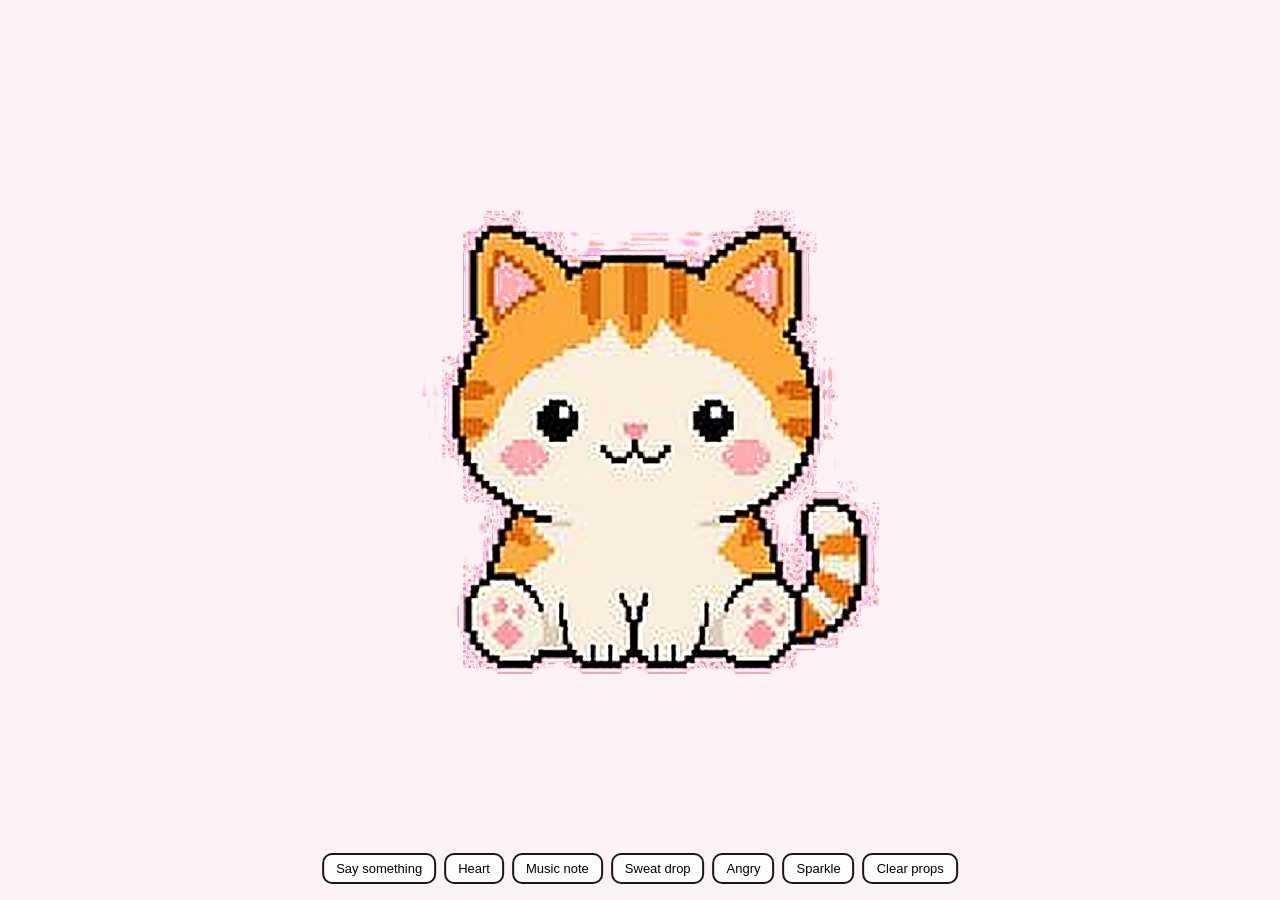
==== web/index.html @ 35c2967c "Add base Mochi pixel-art sprite and CSS/JS animation rig Replaces the fragile per-pose Python/PIL wa" ====
<!doctype html>
<html lang="en">
<head>
<meta charset="utf-8">
<meta name="viewport" content="width=device-width, initial-scale=1">
<title>Mochi rig preview</title>
<link rel="stylesheet" href="styles.css">
</head>
<body>

<div class="stage">
  <div class="speech-bubble" id="bubble"></div>

  <div class="mochi" id="mochi">
    <img src="../assets/mochi-base.png" alt="Mochi">

    <div class="blink-overlay left"><span></span></div>
    <div class="blink-overlay right"><span></span></div>

    <!-- emotion props: hidden until mochi.js adds "show" -->
    <div class="prop" data-prop="heart">
      <svg viewBox="0 0 9 8"><path d="M2 0H4V1H2z M5 0H7V1H5z M1 1H2V2H1z M4 1H5V2H4z M7 1H8V2H7z M0 2H1V3H0z M8 2H9V3H8z M0 3H9V4H0z M1 4H8V5H1z M2 5H7V6H2z M3 6H6V7H3z M4 7H5V8H4z" fill="#c42828"/></svg>
    </div>

    <div class="prop" data-prop="music">
      <svg viewBox="0 0 10 14"><path d="M6 0H7V9H6z M7 1H9V2H7z M9 2H10V3H9z M3 9H7V10H3z M2 10H4V13H2z M0 11H2V13H0z M0 13H4V14H0z" fill="#3a2c28"/></svg>
    </div>

    <div class="prop" data-prop="sweat">
      <svg viewBox="0 0 6 9"><path d="M2 0H4V1H2z M1 1H5V2H1z M1 2H5V4H1z M0 4H6V6H0z M0 6H6V7H0z M1 7H5V8H1z M2 8H4V9H2z" fill="#7ec8e3"/></svg>
    </div>

    <div class="prop" data-prop="angry">
      <svg viewBox="0 0 9 9"><path d="M4 0H5V4H4z M4 5H5V9H4z M0 4H4V5H0z M5 4H9V5H5z" stroke="#c42828" stroke-width="1.4" fill="none"/></svg>
    </div>

    <div class="prop" data-prop="sparkle">
      <svg viewBox="0 0 9 9"><path d="M4 0H5V3H4z M4 6H5V9H4z M0 4H3V5H0z M6 4H9V5H6z M2 2H3V3H2z M6 6H7V7H6z M6 2H7V3H6z M2 6H3V7H2z" fill="#ffd54a"/></svg>
    </div>
  </div>
</div>

<div class="controls">
  <button data-action="say">Say something</button>
  <button data-action="prop" data-prop="heart">Heart</button>
  <button data-action="prop" data-prop="music">Music note</button>
  <button data-action="prop" data-prop="sweat">Sweat drop</button>
  <button data-action="prop" data-prop="angry">Angry</button>
  <button data-action="prop" data-prop="sparkle">Sparkle</button>
  <button data-action="clear">Clear props</button>
</div>

<script src="mochi.js"></script>
</body>
</html>
---- web/styles.css ----
:root {
  --blush-pink: #fbb6c9;
  --outline: #1e1412;
  --idle-duration: 2.4s;
}

* { box-sizing: border-box; }

body {
  margin: 0;
  min-height: 100vh;
  display: flex;
  align-items: center;
  justify-content: center;
  background: #fdf3f6;
  font-family: -apple-system, "Segoe UI", sans-serif;
}

.stage {
  position: relative;
  width: min(90vw, 520px);
  aspect-ratio: 1 / 1;
}

/* ---------- Mochi sprite ---------- */
.mochi {
  position: absolute;
  inset: 0;
  animation: idle-bob var(--idle-duration) ease-in-out infinite;
  transform-origin: 50% 85%;
}

.mochi img {
  width: 100%;
  height: 100%;
  display: block;
  image-rendering: pixelated;
}

@keyframes idle-bob {
  0%, 100% { transform: translateY(0) scale(1); }
  50%      { transform: translateY(-1.2%) scale(1.01); }
}

/* Eyes-closed blink overlay: two rounded bars placed over the base sprite's
   eyes. Hidden by default, shown briefly by mochi.js on an interval. */
.blink-overlay {
  position: absolute;
  opacity: 0;
  transition: opacity 40ms linear;
  pointer-events: none;
}

.blink-overlay.left  { left: 30.5%; top: 42.0%; width: 8.5%; height: 3.2%; }
.blink-overlay.right { left: 61.5%; top: 42.0%; width: 8.5%; height: 3.2%; }

.blink-overlay span {
  display: block;
  width: 100%;
  height: 100%;
  background: var(--outline);
  border-radius: 40%;
}

.mochi.blinking .blink-overlay { opacity: 1; }

/* ---------- Emotion props (swap-in accessories, not face redraws) ---------- */
.prop {
  position: absolute;
  width: 16%;
  top: -8%;
  right: 8%;
  opacity: 0;
  transform: translateY(6px) scale(0.6);
  transition: opacity 160ms ease, transform 160ms ease;
  pointer-events: none;
}

.prop.show {
  opacity: 1;
  transform: translateY(0) scale(1);
  animation: prop-pop 900ms ease-in-out infinite;
}

@keyframes prop-pop {
  0%, 100% { transform: translateY(0) scale(1); }
  50%      { transform: translateY(-6%) scale(1.06); }
}

.prop svg { width: 100%; height: 100%; overflow: visible; }

/* ---------- Speech bubble ---------- */
.speech-bubble {
  position: absolute;
  left: 50%;
  top: -18%;
  transform: translate(-50%, 0);
  min-width: 44%;
  max-width: 86%;
  background: #fff;
  border: 4px solid var(--outline);
  border-radius: 16px;
  padding: 10px 16px;
  font-weight: 700;
  font-size: clamp(14px, 2.4vw, 20px);
  color: var(--outline);
  text-align: center;
  white-space: normal;
  opacity: 0;
  transition: opacity 120ms ease;
  image-rendering: pixelated;
}

.speech-bubble.show { opacity: 1; }

.speech-bubble::after {
  content: "";
  position: absolute;
  left: 50%;
  bottom: -14px;
  transform: translateX(-50%);
  width: 0; height: 0;
  border-left: 10px solid transparent;
  border-right: 10px solid transparent;
  border-top: 14px solid var(--outline);
}

.speech-bubble::before {
  content: "";
  position: absolute;
  left: 50%;
  bottom: -9px;
  transform: translateX(-50%);
  width: 0; height: 0;
  border-left: 7px solid transparent;
  border-right: 7px solid transparent;
  border-top: 10px solid #fff;
  z-index: 1;
}

/* ---------- demo controls (not part of the shipped rig) ---------- */
.controls {
  position: fixed;
  bottom: 16px;
  left: 50%;
  transform: translateX(-50%);
  display: flex;
  flex-wrap: wrap;
  gap: 8px;
  justify-content: center;
  max-width: 92vw;
}

.controls button {
  border: 2px solid var(--outline);
  background: #fff;
  border-radius: 10px;
  padding: 6px 12px;
  font-size: 13px;
  cursor: pointer;
}

.controls button:hover { background: var(--blush-pink); }
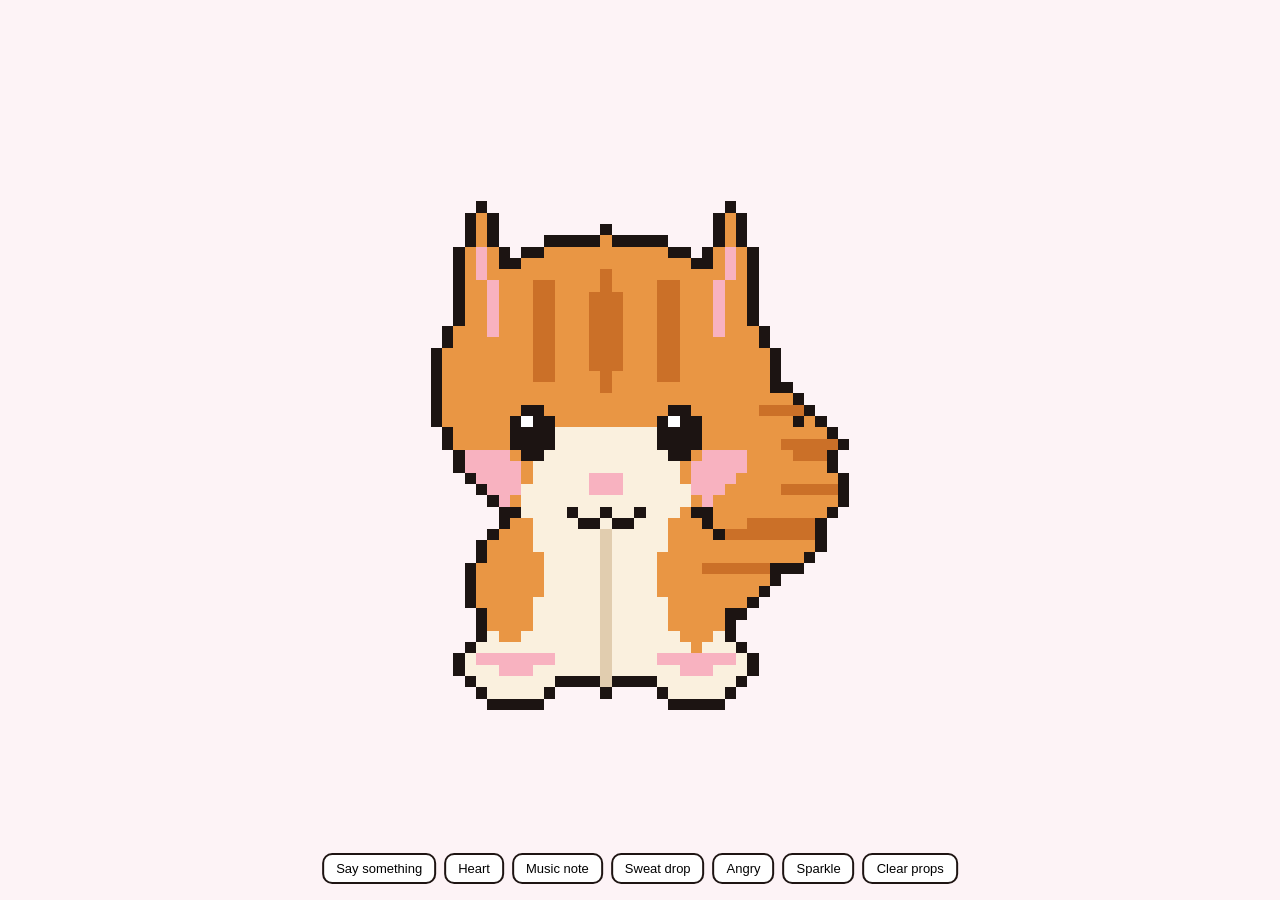
==== commit c5cbbd2a: "Rebuild Mochi as pure code-generated SVG, drop blink, add pixel speech bubble Replaces the AI-genera" ====
--- a/web/index.html
+++ b/web/index.html
@@ -9,13 +9,14 @@
 <body>
 
 <div class="stage">
-  <div class="speech-bubble" id="bubble"></div>
+  <div class="speech-bubble" id="bubble">
+    <span id="bubble-text"></span>
+    <span class="bubble-tail-fill-1"></span>
+    <span class="bubble-tail-fill-2"></span>
+  </div>
 
   <div class="mochi" id="mochi">
-    <img src="../assets/mochi-base.png" alt="Mochi">
-
-    <div class="blink-overlay left"><span></span></div>
-    <div class="blink-overlay right"><span></span></div>
+    <img src="../assets/mochi-base.svg" alt="Mochi">
 
     <!-- emotion props: hidden until mochi.js adds "show" -->
     <div class="prop" data-prop="heart">
--- a/web/styles.css
+++ b/web/styles.css
@@ -1,6 +1,7 @@
 :root {
   --blush-pink: #fbb6c9;
   --outline: #1e1412;
+  --bubble-bg: #fff9f0;
   --idle-duration: 2.4s;
 }
 
@@ -42,28 +43,6 @@
   50%      { transform: translateY(-1.2%) scale(1.01); }
 }
 
-/* Eyes-closed blink overlay: two rounded bars placed over the base sprite's
-   eyes. Hidden by default, shown briefly by mochi.js on an interval. */
-.blink-overlay {
-  position: absolute;
-  opacity: 0;
-  transition: opacity 40ms linear;
-  pointer-events: none;
-}
-
-.blink-overlay.left  { left: 30.5%; top: 42.0%; width: 8.5%; height: 3.2%; }
-.blink-overlay.right { left: 61.5%; top: 42.0%; width: 8.5%; height: 3.2%; }
-
-.blink-overlay span {
-  display: block;
-  width: 100%;
-  height: 100%;
-  background: var(--outline);
-  border-radius: 40%;
-}
-
-.mochi.blinking .blink-overlay { opacity: 1; }
-
 /* ---------- Emotion props (swap-in accessories, not face redraws) ---------- */
 .prop {
   position: absolute;
@@ -89,18 +68,18 @@
 
 .prop svg { width: 100%; height: 100%; overflow: visible; }
 
-/* ---------- Speech bubble ---------- */
+/* ---------- Speech bubble: blocky pixel-art style, no smooth curves ---------- */
 .speech-bubble {
   position: absolute;
   left: 50%;
-  top: -18%;
+  top: -20%;
   transform: translate(-50%, 0);
   min-width: 44%;
   max-width: 86%;
-  background: #fff;
+  background: var(--bubble-bg);
   border: 4px solid var(--outline);
-  border-radius: 16px;
-  padding: 10px 16px;
+  border-radius: 0;
+  padding: 10px 16px 14px;
   font-weight: 700;
   font-size: clamp(14px, 2.4vw, 20px);
   color: var(--outline);
@@ -113,29 +92,43 @@
 
 .speech-bubble.show { opacity: 1; }
 
+/* stepped, square-cornered tail (two stacked blocks, not a smooth triangle) */
+.speech-bubble::before,
 .speech-bubble::after {
   content: "";
   position: absolute;
-  left: 50%;
-  bottom: -14px;
-  transform: translateX(-50%);
-  width: 0; height: 0;
-  border-left: 10px solid transparent;
-  border-right: 10px solid transparent;
-  border-top: 14px solid var(--outline);
+  left: 28px;
+  background: var(--outline);
 }
-
 .speech-bubble::before {
-  content: "";
+  bottom: -12px;
+  width: 20px;
+  height: 8px;
+}
+.speech-bubble::after {
+  bottom: -20px;
+  left: 32px;
+  width: 12px;
+  height: 8px;
+}
+/* cream fill on top of each step, inset by the border thickness, so the
+   tail reads as hollow pixel blocks matching the bubble body */
+.speech-bubble .bubble-tail-fill-1,
+.speech-bubble .bubble-tail-fill-2 {
   position: absolute;
-  left: 50%;
-  bottom: -9px;
-  transform: translateX(-50%);
-  width: 0; height: 0;
-  border-left: 7px solid transparent;
-  border-right: 7px solid transparent;
-  border-top: 10px solid #fff;
-  z-index: 1;
+  background: var(--bubble-bg);
+}
+.speech-bubble .bubble-tail-fill-1 {
+  left: 32px;
+  bottom: -8px;
+  width: 12px;
+  height: 4px;
+}
+.speech-bubble .bubble-tail-fill-2 {
+  left: 36px;
+  bottom: -16px;
+  width: 4px;
+  height: 4px;
 }
 
 /* ---------- demo controls (not part of the shipped rig) ---------- */
